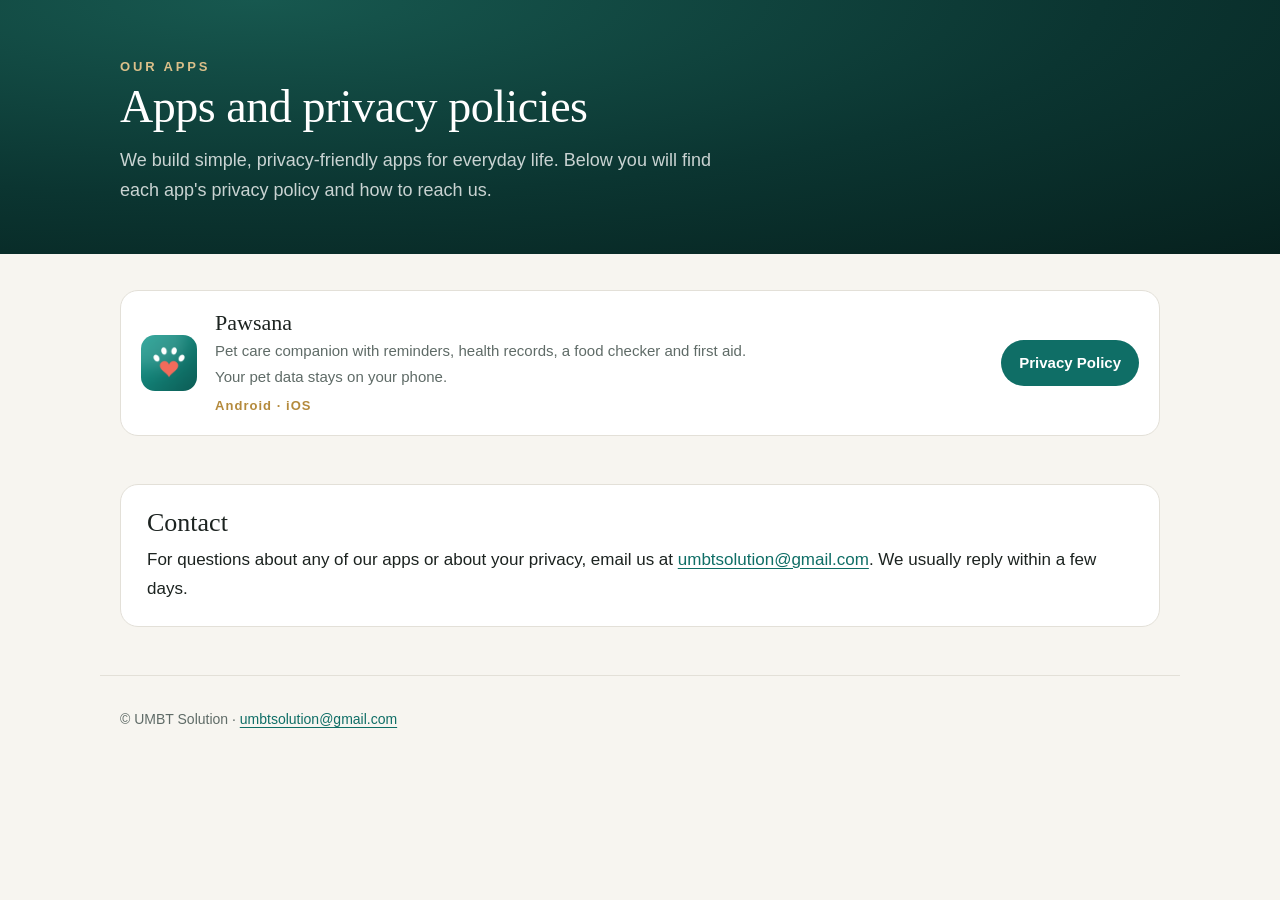
==== index.html @ ffe22af0 "Add files via upload" ====
<!doctype html>
<html lang="en">
<head>
  <meta charset="utf-8">
  <meta name="viewport" content="width=device-width, initial-scale=1">
  <title>Apps and privacy policies</title>
  <meta name="description" content="Privacy policies and support for our mobile apps.">
  <link rel="stylesheet" href="assets/site.css">
</head>
<body>
  <header class="hero">
    <div class="wrap">
      <p class="eyebrow">Our apps</p>
      <h1>Apps and privacy policies</h1>
      <p class="lead">We build simple, privacy-friendly apps for everyday life. Below you will find each app's privacy policy and how to reach us.</p>
    </div>
  </header>

  <main class="wrap">
    <div class="apps">
      <!-- Për një aplikacion të ri, kopjo këtë bllok dhe ndrysho emrin, ikonën, përshkrimin dhe linkun. -->
      <article class="app-card">
        <img src="pawsana/icon.png" alt="">
        <div class="app-text">
          <h2>Pawsana</h2>
          <p>Pet care companion with reminders, health records, a food checker and first aid. Your pet data stays on your phone.</p>
          <p class="platforms">Android · iOS</p>
        </div>
        <div class="links">
          <a class="button" href="pawsana/privacy/">Privacy Policy</a>
        </div>
      </article>
    </div>

    <section class="contact-box">
      <h2>Contact</h2>
      <p>For questions about any of our apps or about your privacy, email us at <a href="mailto:umbtsolution@gmail.com">umbtsolution@gmail.com</a>. We usually reply within a few days.</p>
    </section>
  </main>

  <footer class="wrap footer">
    <p>&copy; UMBT Solution &middot; <a href="mailto:umbtsolution@gmail.com">umbtsolution@gmail.com</a></p>
  </footer>
</body>
</html>
---- assets/site.css ----
/* Stili i përbashkët për faqet e të gjitha aplikacioneve. */
:root {
  --bg: #f7f5f0;
  --surface: #ffffff;
  --text: #1c2320;
  --muted: #5f6b67;
  --line: #e3e0d8;
  --brand: #0f6e66;
  --brand-ink: #06201d;
  --gold: #b48a3c;
  --radius: 18px;
  color-scheme: light;
}

@media (prefers-color-scheme: dark) {
  :root:not([data-theme="light"]) {
    --bg: #0f1513;
    --surface: #17201d;
    --text: #e9efec;
    --muted: #a3b0ab;
    --line: #26332f;
    --brand: #6fd3c7;
    --gold: #dcc08a;
    color-scheme: dark;
  }
}

* { box-sizing: border-box; }

html { scroll-behavior: smooth; scroll-padding-top: 24px; }

body {
  margin: 0;
  background: var(--bg);
  color: var(--text);
  font: 17px/1.7 -apple-system, BlinkMacSystemFont, "Segoe UI", Roboto, "Helvetica Neue", Arial, sans-serif;
  -webkit-font-smoothing: antialiased;
}

a { color: var(--brand); text-underline-offset: 3px; }
a:hover { text-decoration-thickness: 2px; }

.wrap { width: 100%; max-width: 1080px; margin: 0 auto; padding: 0 20px; }

/* Header */
.hero {
  background: radial-gradient(120% 140% at 20% 0%, #17584f 0%, #0b3531 55%, var(--brand-ink) 100%);
  color: #fff;
  padding: 56px 0 48px;
}
.hero-inner { display: flex; align-items: center; gap: 22px; }
.app-icon { width: 72px; height: 72px; border-radius: 18px; box-shadow: 0 8px 24px rgba(0, 0, 0, .35); flex: none; }
.eyebrow {
  margin: 0 0 4px;
  color: #dcc08a;
  font-size: 13px;
  font-weight: 700;
  letter-spacing: .22em;
  text-transform: uppercase;
}
.hero h1 {
  margin: 0;
  font: 400 clamp(32px, 6vw, 46px)/1.1 Georgia, "Times New Roman", serif;
  letter-spacing: -.01em;
}
.updated { margin: 8px 0 0; color: rgba(255, 255, 255, .72); font-size: 15px; }

/* Layout */
.layout { display: grid; grid-template-columns: minmax(0, 1fr); gap: 32px; padding-top: 36px; padding-bottom: 48px; }
@media (min-width: 900px) {
  .layout { grid-template-columns: 260px minmax(0, 1fr); gap: 56px; }
  .toc { position: sticky; top: 24px; align-self: start; max-height: calc(100vh - 48px); overflow: auto; }
}

.toc-title { margin: 0 0 10px; color: var(--muted); font-size: 13px; font-weight: 700; letter-spacing: .12em; text-transform: uppercase; }
.toc ol { list-style: none; margin: 0; padding: 0; }
.toc li a {
  display: flex;
  gap: 10px;
  padding: 6px 10px;
  border-radius: 10px;
  color: var(--text);
  font-size: 15px;
  line-height: 1.4;
  text-decoration: none;
}
.toc li a span { min-width: 18px; color: var(--muted); font-variant-numeric: tabular-nums; }
.toc li a:hover { background: var(--surface); }
@media (max-width: 899px) {
  .toc { background: var(--surface); border: 1px solid var(--line); border-radius: var(--radius); padding: 18px 12px; }
}

main { min-width: 0; }
.intro {
  background: var(--surface);
  border: 1px solid var(--line);
  border-radius: var(--radius);
  padding: 22px 26px;
  margin-bottom: 8px;
}
.intro p:first-child { margin-top: 0; }
.intro p:last-child { margin-bottom: 0; }
.meta { color: var(--muted); font-size: 15px; }

section { padding-top: 26px; }
h2 {
  display: flex;
  align-items: baseline;
  gap: 12px;
  margin: 0 0 6px;
  font: 400 26px/1.25 Georgia, "Times New Roman", serif;
}
h2 .num { color: var(--gold); font-size: 18px; font-family: inherit; min-width: 24px; }
h3 { margin: 22px 0 4px; font-size: 18px; }
section p { margin: 10px 0; }
section p, .intro p { overflow-wrap: anywhere; }

/* Faqja kryesore */
.apps { display: grid; gap: 14px; padding: 36px 0 48px; }
.app-card {
  display: flex;
  align-items: center;
  gap: 18px;
  background: var(--surface);
  border: 1px solid var(--line);
  border-radius: var(--radius);
  padding: 18px 20px;
}
.app-card img { width: 56px; height: 56px; border-radius: 14px; flex: none; }
.app-card h2 { margin: 0; font-size: 22px; }
.app-card p { margin: 2px 0 0; color: var(--muted); font-size: 15px; }
.app-card .links { margin-left: auto; display: flex; gap: 14px; font-size: 15px; white-space: nowrap; }
@media (max-width: 560px) {
  .app-card { flex-wrap: wrap; }
  .app-card .links { margin-left: 74px; }
}

.footer { border-top: 1px solid var(--line); padding-top: 18px; padding-bottom: 32px; color: var(--muted); font-size: 14px; }

/* Faqja kryesore: përshkrimi, butoni dhe kontakti */
.lead { margin: 12px 0 0; max-width: 620px; color: rgba(255, 255, 255, .78); font-size: 18px; }
.app-text { min-width: 0; }
.app-text p { max-width: 560px; }
.app-text .platforms { margin-top: 6px; color: var(--gold); font-size: 13px; font-weight: 700; letter-spacing: .08em; }
.button {
  display: inline-block;
  padding: 10px 18px;
  border-radius: 999px;
  background: var(--brand);
  color: #fff;
  font-weight: 600;
  text-decoration: none;
}
.button:hover { filter: brightness(1.08); }
@media (prefers-color-scheme: dark) {
  :root:not([data-theme="light"]) .button { color: var(--brand-ink); }
}
.contact-box {
  background: var(--surface);
  border: 1px solid var(--line);
  border-radius: var(--radius);
  padding: 22px 26px;
  margin-bottom: 48px;
}
.contact-box h2 { margin-bottom: 4px; }
.contact-box p { margin: 6px 0 0; }
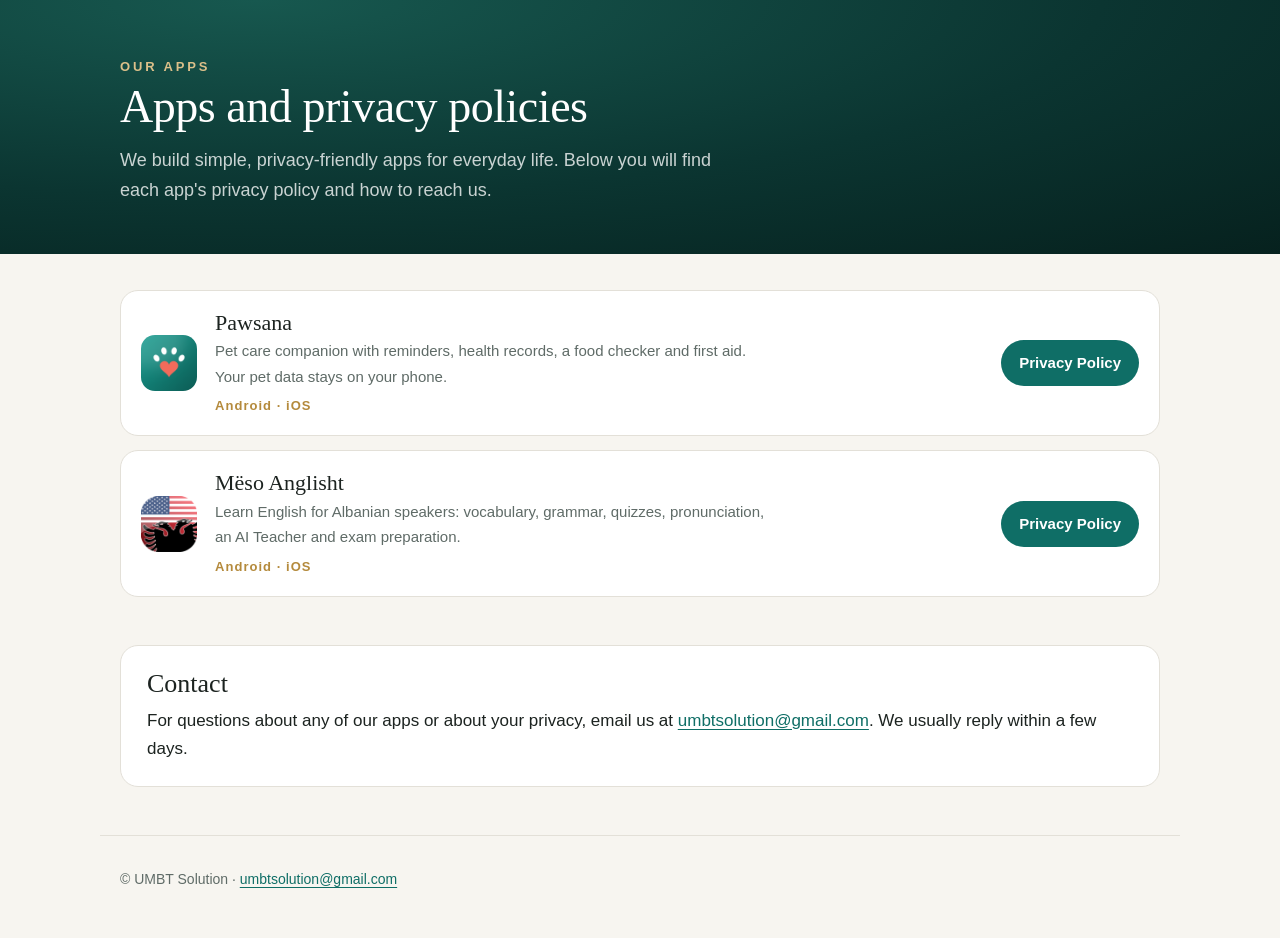
==== commit 3fbe91a2: "Add files via upload" ====
--- a/index.html
+++ b/index.html
@@ -30,6 +30,17 @@
           <a class="button" href="pawsana/privacy/">Privacy Policy</a>
         </div>
       </article>
+      <article class="app-card">
+        <img src="mesoanglisht/icon.png" alt="">
+        <div class="app-text">
+          <h2>Mëso Anglisht</h2>
+          <p>Learn English for Albanian speakers: vocabulary, grammar, quizzes, pronunciation, an AI Teacher and exam preparation.</p>
+          <p class="platforms">Android · iOS</p>
+        </div>
+        <div class="links">
+          <a class="button" href="mesoanglisht/privacy/">Privacy Policy</a>
+        </div>
+      </article>
     </div>
 
     <section class="contact-box">
